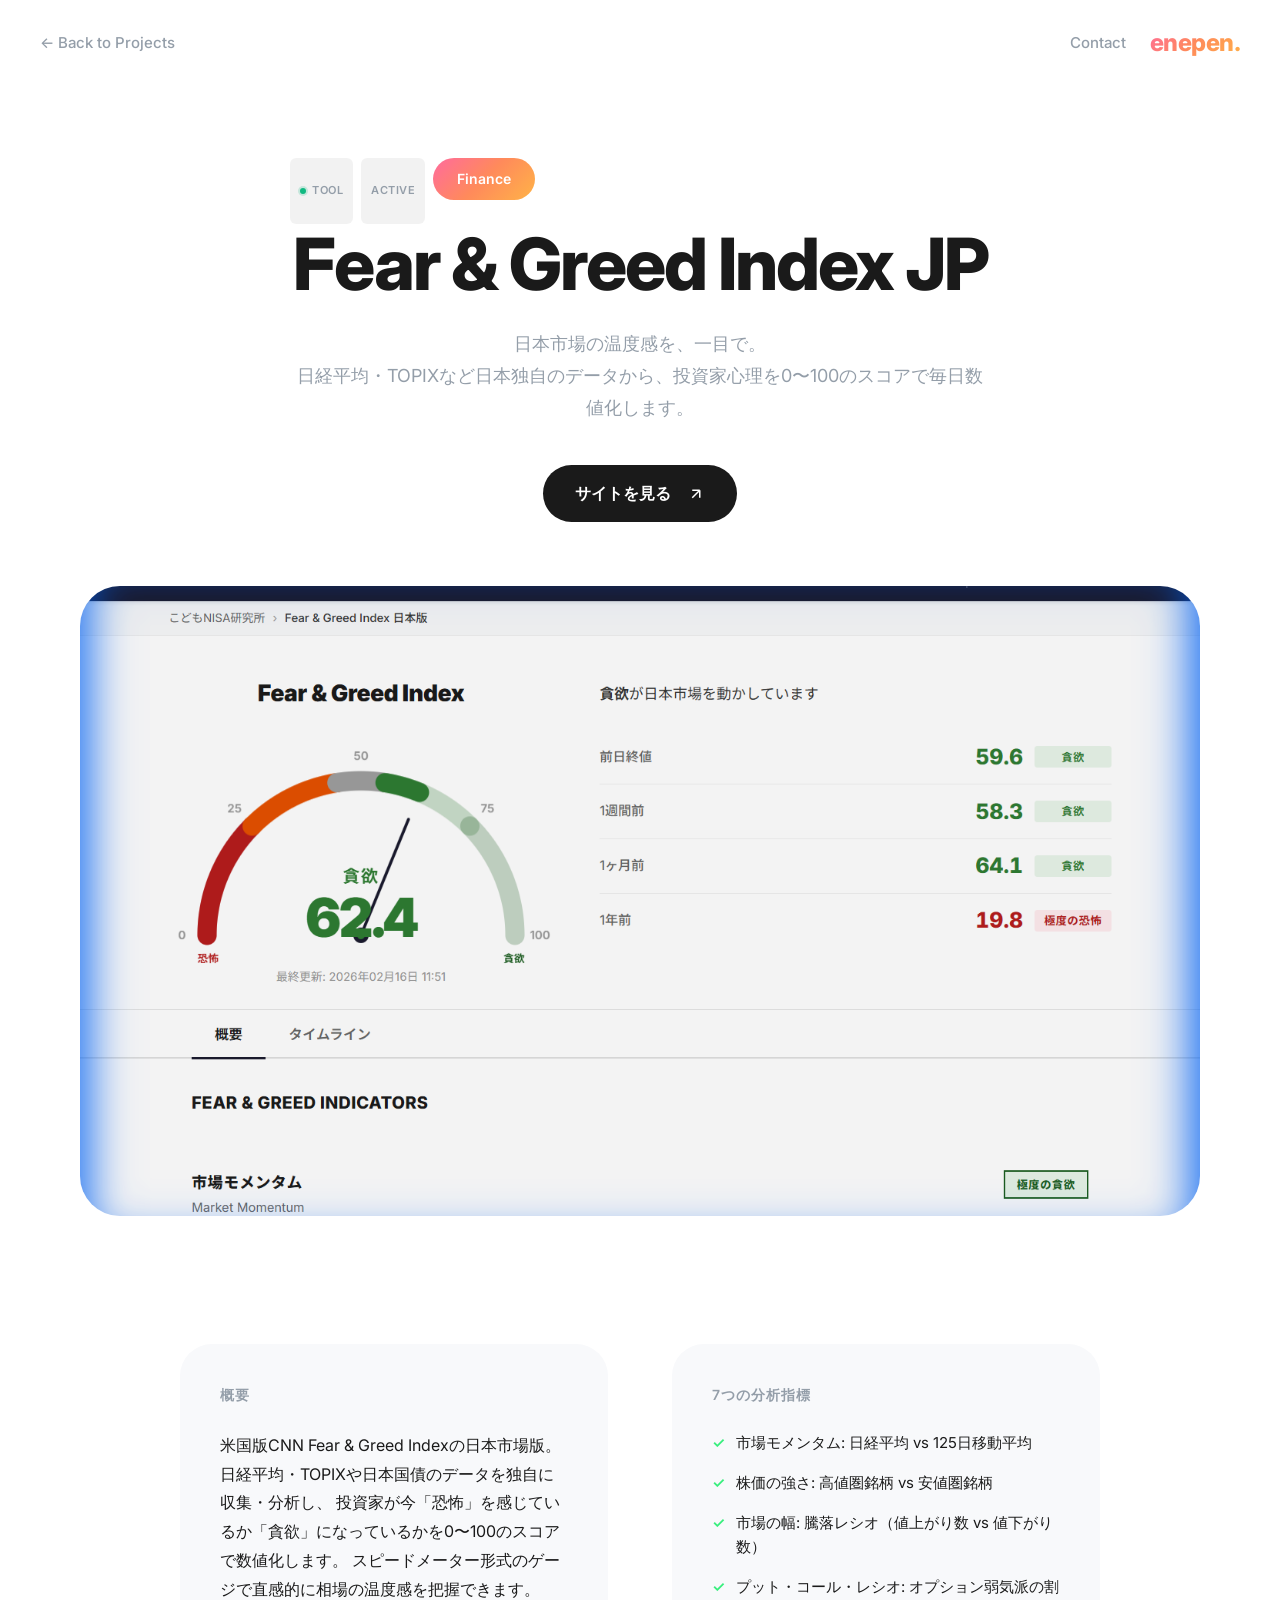
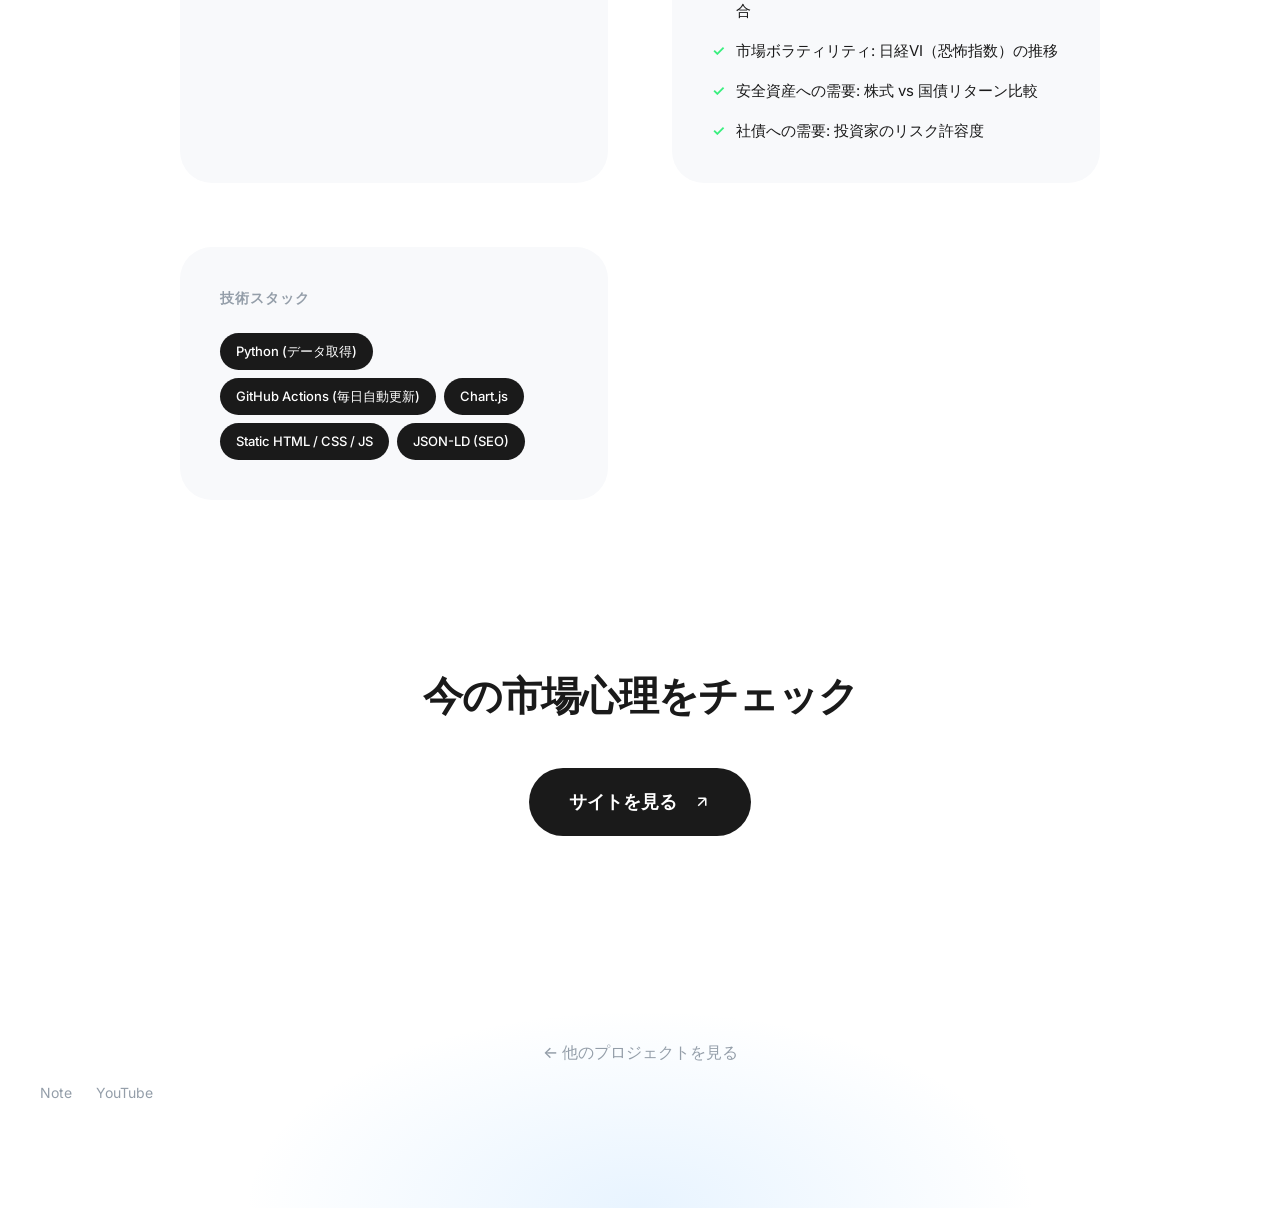
==== projects/fear-greed.html @ 0e3804e5 "Add Fear & Greed Index JP card and detail page" ====
<!DOCTYPE html>
<html lang="ja">

<head>
    <meta charset="UTF-8">
    <meta name="viewport" content="width=device-width, initial-scale=1.0">
    <title>Fear & Greed Index JP - enepen</title>
    <meta name="description" content="日本市場専用のFear & Greed Index。7つの指標から投資家心理を0〜100のスコアで数値化し、毎日自動更新。">
    <meta property="og:title" content="Fear & Greed Index JP - enepen">
    <meta property="og:description" content="日本市場専用のFear & Greed Index。7つの指標から投資家心理を数値化。">
    <meta property="og:type" content="website">
    <link rel="preconnect" href="https://fonts.googleapis.com">
    <link rel="preconnect" href="https://fonts.gstatic.com" crossorigin>
    <link
        href="https://fonts.googleapis.com/css2?family=Inter:wght@300;400;500;600;700;800&family=Noto+Sans+JP:wght@300;400;500;700&display=swap"
        rel="stylesheet">
    <link rel="stylesheet" href="../styles.css">
    <link rel="icon" type="image/svg+xml" href="../favicon.svg">
</head>

<body>
    <header class="header">
        <nav class="nav">
            <div class="nav-left">
                <a href="../index.html" class="nav-link">← Back to Projects</a>
            </div>
            <div class="nav-right">
                <a href="../index.html#contact" class="nav-link">Contact</a>
                <a href="../index.html" class="logo">enepen.</a>
            </div>
        </nav>
    </header>

    <section class="project-hero">
        <div class="project-hero-content">
            <div class="meta-badges">
                <span class="meta-badge status-active"><span class="status-dot"></span>Tool</span>
                <span class="meta-badge">Active</span>
                <span class="project-category-tag">Finance</span>
            </div>
            <h1 class="project-main-title">Fear & Greed Index JP</h1>
            <p class="project-main-desc">
                日本市場の温度感を、一目で。<br>
                日経平均・TOPIXなど日本独自のデータから、投資家心理を0〜100のスコアで毎日数値化します。
            </p>
            <a href="https://www.kodomo-nisa.jp/fear-greed" target="_blank" rel="noopener noreferrer"
                class="demo-button">
                サイトを見る
                <svg class="arrow-icon" viewBox="0 0 24 24" fill="none" stroke="currentColor" stroke-width="2">
                    <path d="M7 17L17 7M17 7H7M17 7V17" />
                </svg>
            </a>
        </div>
    </section>

    <section class="project-visual">
        <div class="project-mockup">
            <img src="../assets/screenshot-fear-greed.png" alt="Fear & Greed Index JP" class="detail-thumb">
        </div>
    </section>

    <section class="project-details">
        <div class="details-grid">
            <div class="details-section">
                <h2 class="details-title">概要</h2>
                <p class="details-text">
                    米国版CNN Fear & Greed Indexの日本市場版。日経平均・TOPIXや日本国債のデータを独自に収集・分析し、
                    投資家が今「恐怖」を感じているか「貪欲」になっているかを0〜100のスコアで数値化します。
                    スピードメーター形式のゲージで直感的に相場の温度感を把握できます。
                </p>
            </div>
            <div class="details-section">
                <h2 class="details-title">7つの分析指標</h2>
                <ul class="feature-list">
                    <li>市場モメンタム: 日経平均 vs 125日移動平均</li>
                    <li>株価の強さ: 高値圏銘柄 vs 安値圏銘柄</li>
                    <li>市場の幅: 騰落レシオ（値上がり数 vs 値下がり数）</li>
                    <li>プット・コール・レシオ: オプション弱気派の割合</li>
                    <li>市場ボラティリティ: 日経VI（恐怖指数）の推移</li>
                    <li>安全資産への需要: 株式 vs 国債リターン比較</li>
                    <li>社債への需要: 投資家のリスク許容度</li>
                </ul>
            </div>
            <div class="details-section">
                <h2 class="details-title">技術スタック</h2>
                <div class="tech-tags">
                    <span class="tech-tag">Python (データ取得)</span>
                    <span class="tech-tag">GitHub Actions (毎日自動更新)</span>
                    <span class="tech-tag">Chart.js</span>
                    <span class="tech-tag">Static HTML / CSS / JS</span>
                    <span class="tech-tag">JSON-LD (SEO)</span>
                </div>
            </div>
        </div>
    </section>

    <section class="project-cta">
        <h2 class="cta-title">今の市場心理をチェック</h2>
        <div class="cta-buttons">
            <a href="https://www.kodomo-nisa.jp/fear-greed" target="_blank" rel="noopener noreferrer"
                class="demo-button large">
                サイトを見る
                <svg class="arrow-icon" viewBox="0 0 24 24" fill="none" stroke="currentColor" stroke-width="2">
                    <path d="M7 17L17 7M17 7H7M17 7V17" />
                </svg>
            </a>
        </div>
    </section>

    <footer class="footer project-footer">
        <div class="footer-content">
            <a href="../index.html" class="back-link">← 他のプロジェクトを見る</a>
            <div class="social-links" style="margin-top: 1rem;">
                <a href="https://note.com/enepen" target="_blank" rel="noopener noreferrer" class="social-link">Note</a>
                <a href="https://www.youtube.com/@ENEPENChan" target="_blank" rel="noopener noreferrer"
                    class="social-link">YouTube</a>
            </div>
        </div>
        <div class="footer-glow"></div>
    </footer>

    <script src="../script.js"></script>
</body>

</html>
---- styles.css ----
/* ===========================
   CSS Variables & Reset
   =========================== */
:root {
    /* Colors */
    --bg-primary: #FFFFFF;
    --bg-secondary: #F8F9FB;
    --text-primary: #1A1A1A;
    --text-secondary: #949EA9;
    --text-muted: #C4CBD5;
    --accent-gradient: linear-gradient(135deg, #FF6B9D 0%, #FF8A5B 50%, #FFB347 100%);
    --glow-blue: rgba(100, 180, 255, 0.15);
    --glow-purple: rgba(180, 120, 255, 0.1);

    /* Typography */
    --font-family: 'Inter', -apple-system, BlinkMacSystemFont, 'Segoe UI', sans-serif;

    /* Spacing */
    --spacing-xs: 8px;
    --spacing-sm: 16px;
    --spacing-md: 24px;
    --spacing-lg: 40px;
    --spacing-xl: 64px;
    --spacing-2xl: 100px;

    /* Border Radius */
    --radius-sm: 12px;
    --radius-md: 20px;
    --radius-lg: 32px;
    --radius-xl: 40px;
    --radius-pill: 100px;

    /* Transitions */
    --transition-fast: 0.2s ease;
    --transition-normal: 0.3s ease;
    --transition-slow: 0.5s ease;
}

/* Reset */
*,
*::before,
*::after {
    margin: 0;
    padding: 0;
    box-sizing: border-box;
}

html {
    scroll-behavior: smooth;
}

body {
    font-family: var(--font-family);
    background-color: var(--bg-primary);
    color: var(--text-primary);
    line-height: 1.6;
    overflow-x: hidden;
    position: relative;
}

a {
    text-decoration: none;
    color: inherit;
    transition: color var(--transition-fast);
}

button {
    font-family: inherit;
    cursor: pointer;
    border: none;
    background: none;
}

/* ===========================
   Ambient Glow Effects
   =========================== */
.glow {
    position: fixed;
    width: 600px;
    height: 600px;
    border-radius: 50%;
    pointer-events: none;
    z-index: 0;
    filter: blur(120px);
}

.glow-top-left {
    top: -200px;
    left: -200px;
    background: var(--glow-blue);
}

.glow-top-right {
    top: 100px;
    right: -300px;
    background: var(--glow-purple);
}

.glow-bottom-left {
    bottom: 200px;
    left: -200px;
    background: rgba(120, 200, 255, 0.1);
}

/* ===========================
   Header & Navigation
   =========================== */
.header {
    position: fixed;
    top: 0;
    left: 0;
    right: 0;
    z-index: 1000;
    padding: var(--spacing-md) var(--spacing-lg);
    background: rgba(255, 255, 255, 0.8);
    backdrop-filter: blur(20px);
    -webkit-backdrop-filter: blur(20px);
}

.nav {
    display: flex;
    justify-content: space-between;
    align-items: center;
    max-width: 1400px;
    margin: 0 auto;
}

.nav-left,
.nav-right {
    display: flex;
    align-items: center;
    gap: var(--spacing-md);
}

.nav-link {
    font-size: 15px;
    font-weight: 500;
    color: var(--text-secondary);
    transition: color var(--transition-fast);
}

.nav-link:hover {
    color: var(--text-primary);
}

.logo {
    font-size: 24px;
    font-weight: 800;
    background: var(--accent-gradient);
    -webkit-background-clip: text;
    -webkit-text-fill-color: transparent;
    background-clip: text;
    letter-spacing: -0.5px;
}

/* ===========================
   Hero Section
   =========================== */
.hero {
    min-height: 100vh;
    display: flex;
    align-items: center;
    justify-content: space-between;
    padding: var(--spacing-2xl) var(--spacing-lg);
    max-width: 1400px;
    margin: 0 auto;
    position: relative;
    z-index: 1;
}

.hero-content {
    flex: 1;
    max-width: 600px;
}

.hero-title {
    font-size: clamp(48px, 8vw, 96px);
    font-weight: 800;
    line-height: 1.05;
    letter-spacing: -3px;
    margin-bottom: var(--spacing-md);
}

.hero-subtitle {
    font-size: 18px;
    color: var(--text-secondary);
    max-width: 400px;
    line-height: 1.6;
}

/* Card Stack */
.card-stack {
    position: relative;
    width: 400px;
    height: 500px;
    perspective: 1000px;
}

.stack-card {
    position: absolute;
    width: 100%;
    height: 400px;
    background: var(--bg-secondary);
    border-radius: var(--radius-xl);
    padding: var(--spacing-md);
    box-shadow: 0 20px 60px rgba(0, 0, 0, 0.1);
    transition: transform var(--transition-slow), box-shadow var(--transition-normal);
    overflow: hidden;
}

.card-1 {
    z-index: 3;
    transform: translateY(0) rotate(0deg);
    background: linear-gradient(135deg, #1a1a2e 0%, #16213e 100%);
}

.card-2 {
    z-index: 2;
    transform: translateY(20px) translateX(10px) rotate(3deg);
    background: linear-gradient(135deg, #2d4a3e 0%, #1d3a2e 100%);
}

.card-3 {
    z-index: 1;
    transform: translateY(40px) translateX(20px) rotate(6deg);
    background: linear-gradient(135deg, #4a2d3e 0%, #3a1d2e 100%);
}

.card-stack:hover .card-1 {
    transform: translateY(-10px) rotate(-2deg);
}

.card-stack:hover .card-2 {
    transform: translateY(10px) translateX(20px) rotate(5deg);
}

.card-stack:hover .card-3 {
    transform: translateY(30px) translateX(40px) rotate(10deg);
}

.card-tag {
    display: inline-block;
    background: rgba(255, 255, 255, 0.15);
    color: white;
    padding: 8px 16px;
    border-radius: var(--radius-pill);
    font-size: 13px;
    font-weight: 500;
    backdrop-filter: blur(10px);
}

.card-preview {
    width: 100%;
    height: 280px;
    margin-top: var(--spacing-sm);
    background: rgba(255, 255, 255, 0.1);
    border-radius: var(--radius-lg);
    display: flex;
    align-items: center;
    justify-content: center;
}

.card-preview::after {
    content: '';
    width: 60%;
    height: 70%;
    background: rgba(255, 255, 255, 0.08);
    border-radius: var(--radius-md);
}

/* ===========================
   Work Section
   =========================== */
.work {
    padding: var(--spacing-2xl) var(--spacing-lg);
    max-width: 1400px;
    margin: 0 auto;
    position: relative;
    z-index: 1;
}

.work-header {
    display: flex;
    justify-content: space-between;
    align-items: flex-start;
    margin-bottom: var(--spacing-xl);
    flex-wrap: wrap;
    gap: var(--spacing-md);
}

.section-title {
    font-size: clamp(48px, 6vw, 80px);
    font-weight: 800;
    letter-spacing: -2px;
}

.filters {
    display: flex;
    gap: var(--spacing-xs);
    flex-wrap: wrap;
}

.filter-btn {
    padding: 10px 20px;
    border-radius: var(--radius-pill);
    font-size: 14px;
    font-weight: 500;
    color: var(--text-secondary);
    transition: all var(--transition-fast);
    background: transparent;
}

.filter-btn:hover {
    color: var(--text-primary);
}

.filter-btn.active {
    background: var(--text-primary);
    color: white;
}

/* Projects Grid */
.projects-grid {
    display: grid;
    grid-template-columns: repeat(auto-fill, minmax(380px, 1fr));
    gap: var(--spacing-lg);
}

.project-card {
    border-radius: var(--radius-xl);
    overflow: hidden;
    transition: transform var(--transition-normal), box-shadow var(--transition-normal);
    cursor: pointer;
    opacity: 1;
    transform: translateY(0);
    animation: fadeInUp 0.6s ease forwards;
}

.project-card.hidden {
    display: none;
}

.project-card:hover {
    transform: translateY(-8px);
    box-shadow: 0 30px 80px rgba(0, 0, 0, 0.12);
}

/* Metadata Badges */
.meta-badges {
    display: flex;
    gap: 8px;
    margin-top: 8px;
    flex-wrap: wrap;
}

.meta-badge {
    display: inline-flex;
    align-items: center;
    gap: 6px;
    padding: 4px 10px;
    border-radius: 6px;
    font-size: 11px;
    font-weight: 600;
    text-transform: uppercase;
    letter-spacing: 0.5px;
    background: rgba(0, 0, 0, 0.05);
    color: var(--text-secondary);
}

.meta-badge.status-active .status-dot {
    background-color: #10b981;
    box-shadow: 0 0 0 2px rgba(16, 185, 129, 0.2);
}

.meta-badge.status-beta .status-dot {
    background-color: #f59e0b;
    box-shadow: 0 0 0 2px rgba(245, 158, 11, 0.2);
}

.meta-badge.status-archive .status-dot {
    background-color: #9ca3af;
}

.status-dot {
    width: 6px;
    height: 6px;
    border-radius: 50%;
}

.project-image {
    height: 220px;
    position: relative;
    display: flex;
    flex-direction: column;
    justify-content: space-between;
    padding: var(--spacing-md);
}

.project-image-energy {
    background: linear-gradient(135deg, #FF6B9D 0%, #FF8A5B 100%);
}

.project-image-finance {
    background: linear-gradient(135deg, #11998e 0%, #38ef7d 100%);
}

.project-image-viz {
    background: linear-gradient(135deg, #4facfe 0%, #00f2fe 100%);
}

/* Project Thumbnail Images */
.project-thumb {
    position: absolute;
    top: 0;
    left: 0;
    width: 100%;
    height: 100%;
    object-fit: cover;
    opacity: 1;
    transition: transform 0.6s cubic-bezier(0.16, 1, 0.3, 1);
}

.project-card:hover .project-thumb {
    transform: scale(1.05);
}

/* Detail Page Thumbnail */
.detail-thumb {
    width: 100%;
    height: 100%;
    object-fit: cover;
    border-radius: 12px;
    box-shadow: 0 20px 40px rgba(0, 0, 0, 0.2);
}

.project-tag {
    position: relative;
    /* Ensure tag stays on top of image */
    z-index: 2;
    align-self: flex-start;
    display: inline-block;
    background: rgba(255, 255, 255, 0.2);
    color: white;
    padding: 6px 14px;
    border-radius: var(--radius-pill);
    font-size: 12px;
    font-weight: 500;
    backdrop-filter: blur(10px);
}

.project-info {
    padding: var(--spacing-md);
    background: var(--bg-primary);
}

.project-title {
    font-size: 20px;
    font-weight: 700;
    margin-bottom: 4px;
}

.project-desc {
    font-size: 14px;
    color: var(--text-secondary);
}

/* ===========================
   Footer
   =========================== */
.footer {
    padding: var(--spacing-2xl) var(--spacing-lg);
    position: relative;
    overflow: hidden;
}

.footer-content {
    max-width: 1400px;
    margin: 0 auto;
    text-align: center;
    position: relative;
    z-index: 1;
    padding: var(--spacing-2xl) 0;
}

.footer-title {
    font-size: clamp(48px, 8vw, 100px);
    font-weight: 800;
    letter-spacing: -3px;
    margin-bottom: var(--spacing-sm);
}

.footer-subtitle {
    font-size: 18px;
    color: var(--text-secondary);
    margin-bottom: var(--spacing-lg);
}

.cta-button {
    display: inline-flex;
    align-items: center;
    gap: var(--spacing-sm);
    background: var(--text-primary);
    color: white;
    padding: 16px 32px;
    border-radius: var(--radius-pill);
    font-size: 16px;
    font-weight: 600;
    transition: all var(--transition-normal);
}

.cta-button:hover {
    transform: scale(1.05);
    box-shadow: 0 20px 40px rgba(0, 0, 0, 0.2);
}

.arrow-icon {
    width: 20px;
    height: 20px;
    transition: transform var(--transition-fast);
}

.cta-button:hover .arrow-icon {
    transform: translateX(4px);
}

.footer-bottom {
    max-width: 1400px;
    margin: 0 auto;
    display: flex;
    justify-content: space-between;
    align-items: center;
    padding-top: var(--spacing-xl);
    border-top: 1px solid rgba(0, 0, 0, 0.05);
}

.social-links {
    display: flex;
    gap: var(--spacing-md);
}

.social-link {
    font-size: 14px;
    color: var(--text-secondary);
    transition: color var(--transition-fast);
}

.social-link:hover {
    color: var(--text-primary);
}

.back-to-top {
    display: flex;
    align-items: center;
    gap: var(--spacing-xs);
    font-size: 14px;
    color: var(--text-secondary);
    transition: color var(--transition-fast);
}

.back-to-top:hover {
    color: var(--text-primary);
}

.arrow-up {
    width: 16px;
    height: 16px;
}

.footer-glow {
    position: absolute;
    bottom: -200px;
    left: 50%;
    transform: translateX(-50%);
    width: 800px;
    height: 400px;
    background: radial-gradient(ellipse, var(--glow-blue) 0%, transparent 70%);
    pointer-events: none;
}

/* ===========================
   Animations
   =========================== */
@keyframes fadeInUp {
    from {
        opacity: 0;
        transform: translateY(30px);
    }

    to {
        opacity: 1;
        transform: translateY(0);
    }
}

.fade-in {
    opacity: 0;
    transform: translateY(30px);
    transition: opacity 0.6s ease, transform 0.6s ease;
}

.fade-in.visible {
    opacity: 1;
    transform: translateY(0);
}

/* ===========================
   Responsive Design
   =========================== */
/* タブレット (1024px以下): 2列 */
@media (max-width: 1024px) {
    .hero {
        flex-direction: column;
        text-align: center;
        padding-top: 150px;
    }

    .hero-content {
        margin-bottom: var(--spacing-xl);
    }

    .hero-subtitle {
        margin: 0 auto;
    }

    .card-stack {
        width: 320px;
        height: 420px;
    }

    .stack-card {
        height: 340px;
    }

    .projects-grid {
        grid-template-columns: repeat(2, 1fr);
    }

    .project-image {
        height: 180px;
    }
}

/* スマホ横向き (768px以下): 2列維持だがカード小さく */
@media (max-width: 768px) {
    .header {
        padding: var(--spacing-sm);
    }

    .nav-left {
        display: none;
    }

    .work-header {
        flex-direction: column;
        align-items: flex-start;
    }

    .filters {
        width: 100%;
        overflow-x: auto;
        padding-bottom: var(--spacing-sm);
        -webkit-overflow-scrolling: touch;
    }

    .filter-btn {
        white-space: nowrap;
    }

    .footer-bottom {
        flex-direction: column;
        gap: var(--spacing-md);
        text-align: center;
    }

    .projects-grid {
        grid-template-columns: repeat(2, 1fr);
        gap: var(--spacing-md);
    }

    .project-image {
        height: 150px;
    }

    .project-title {
        font-size: 16px;
    }

    .project-desc {
        font-size: 12px;
    }

    .card-stack {
        width: 280px;
        height: 380px;
    }

    .stack-card {
        height: 300px;
    }
}

/* スマホ縦向き (480px以下): 1列 */
@media (max-width: 480px) {
    .hero-title {
        letter-spacing: -1px;
    }

    .section-title {
        letter-spacing: -1px;
    }

    .footer-title {
        letter-spacing: -1px;
    }

    .projects-grid {
        grid-template-columns: 1fr;
    }

    .project-image {
        height: 200px;
    }

    .project-title {
        font-size: 18px;
    }

    .project-desc {
        font-size: 14px;
    }

    .project-info {
        padding: var(--spacing-sm);
    }
}

/* ===========================
   Project Detail Page Styles
   =========================== */
.project-hero {
    min-height: 60vh;
    display: flex;
    align-items: center;
    justify-content: center;
    padding: 150px var(--spacing-lg) var(--spacing-xl);
    max-width: 1000px;
    margin: 0 auto;
    text-align: center;
}

.project-hero-content {
    max-width: 700px;
}

.project-category-tag {
    display: inline-block;
    background: var(--accent-gradient);
    color: white;
    padding: 10px 24px;
    border-radius: var(--radius-pill);
    font-size: 14px;
    font-weight: 600;
    margin-bottom: var(--spacing-md);
}

.project-main-title {
    font-size: clamp(40px, 6vw, 72px);
    font-weight: 800;
    line-height: 1.1;
    letter-spacing: -2px;
    margin-bottom: var(--spacing-md);
}

.project-main-desc {
    font-size: 18px;
    color: var(--text-secondary);
    line-height: 1.8;
    margin-bottom: var(--spacing-lg);
}

.demo-button {
    display: inline-flex;
    align-items: center;
    gap: var(--spacing-sm);
    background: var(--text-primary);
    color: white;
    padding: 16px 32px;
    border-radius: var(--radius-pill);
    font-size: 16px;
    font-weight: 600;
    transition: all var(--transition-normal);
}

.demo-button:hover {
    transform: scale(1.05);
    box-shadow: 0 20px 40px rgba(0, 0, 0, 0.2);
}

.demo-button .arrow-icon {
    width: 18px;
    height: 18px;
}

.demo-button:hover .arrow-icon {
    transform: translate(3px, -3px);
}

/* Project Visual */
.project-visual {
    padding: 0 var(--spacing-lg) var(--spacing-xl);
    max-width: 1200px;
    margin: 0 auto;
}

.project-mockup {
    background: var(--bg-secondary);
    border-radius: var(--radius-xl);
    overflow: hidden;
    aspect-ratio: 16 / 9;
}

.mockup-placeholder {
    width: 100%;
    height: 100%;
    display: flex;
    align-items: center;
    justify-content: center;
    color: var(--text-muted);
    font-size: 18px;
    background: linear-gradient(135deg, #667eea 0%, #764ba2 100%);
    color: rgba(255, 255, 255, 0.5);
}

/* Project Details */
.project-details {
    padding: var(--spacing-xl) var(--spacing-lg);
    max-width: 1000px;
    margin: 0 auto;
}

.details-grid {
    display: grid;
    grid-template-columns: repeat(auto-fit, minmax(280px, 1fr));
    gap: var(--spacing-xl);
}

.details-section {
    padding: var(--spacing-lg);
    background: var(--bg-secondary);
    border-radius: var(--radius-lg);
}

.details-title {
    font-size: 14px;
    font-weight: 600;
    text-transform: uppercase;
    letter-spacing: 1px;
    color: var(--text-secondary);
    margin-bottom: var(--spacing-md);
}

.details-text {
    font-size: 16px;
    line-height: 1.8;
    color: var(--text-primary);
}

.feature-list {
    list-style: none;
    display: flex;
    flex-direction: column;
    gap: var(--spacing-sm);
}

.feature-list li {
    font-size: 15px;
    color: var(--text-primary);
    padding-left: 24px;
    position: relative;
}

.feature-list li::before {
    content: '✓';
    position: absolute;
    left: 0;
    color: #38ef7d;
    font-weight: 600;
}

.tech-tags {
    display: flex;
    flex-wrap: wrap;
    gap: var(--spacing-xs);
}

.tech-tag {
    display: inline-block;
    background: var(--text-primary);
    color: white;
    padding: 8px 16px;
    border-radius: var(--radius-pill);
    font-size: 13px;
    font-weight: 500;
}

/* Project CTA */
.project-cta {
    padding: var(--spacing-2xl) var(--spacing-lg);
    max-width: 1000px;
    margin: 0 auto;
    text-align: center;
}

.cta-title {
    font-size: clamp(28px, 4vw, 40px);
    font-weight: 800;
    letter-spacing: -1px;
    margin-bottom: var(--spacing-lg);
}

.cta-buttons {
    display: flex;
    justify-content: center;
    gap: var(--spacing-md);
    flex-wrap: wrap;
}

.demo-button.large {
    padding: 20px 40px;
    font-size: 18px;
}

.github-button {
    display: inline-flex;
    align-items: center;
    gap: var(--spacing-sm);
    background: transparent;
    color: var(--text-primary);
    padding: 20px 40px;
    border-radius: var(--radius-pill);
    font-size: 18px;
    font-weight: 600;
    border: 2px solid var(--text-primary);
    transition: all var(--transition-normal);
}

.github-button:hover {
    background: var(--text-primary);
    color: white;
}

.github-button .arrow-icon {
    width: 18px;
    height: 18px;
}

/* Project Footer */
.project-footer {
    padding: var(--spacing-xl) var(--spacing-lg);
}

.project-footer .footer-content {
    padding: var(--spacing-lg) 0;
}

.back-link {
    font-size: 16px;
    font-weight: 500;
    color: var(--text-secondary);
    transition: color var(--transition-fast);
}

.back-link:hover {
    color: var(--text-primary);
}

/* Responsive for Detail Page */
@media (max-width: 768px) {
    .project-hero {
        padding-top: 120px;
    }

    .cta-buttons {
        flex-direction: column;
        align-items: center;
    }

    .demo-button.large,
    .github-button {
        width: 100%;
        max-width: 300px;
        justify-content: center;
    }
}

/* ===========================
   Loading Animation
   =========================== */
.loader-overlay {
    position: fixed;
    top: 0;
    left: 0;
    width: 100%;
    height: 100vh;
    background: var(--bg-primary);
    display: flex;
    justify-content: center;
    align-items: center;
    z-index: 9999;
    transition: opacity 0.6s ease, visibility 0.6s ease;
}

.loader.logo-text {
    font-size: 48px;
    font-weight: 800;
    background: var(--accent-gradient);
    -webkit-background-clip: text;
    -webkit-text-fill-color: transparent;
    background-clip: text;
    letter-spacing: -1px;
    animation: pulse-glow 2s infinite ease-in-out;
}

@keyframes pulse-glow {
    0% {
        opacity: 0.6;
        filter: blur(2px);
        transform: scale(0.95);
    }

    50% {
        opacity: 1;
        filter: blur(0px);
        transform: scale(1.05);
    }

    100% {
        opacity: 0.6;
        filter: blur(2px);
        transform: scale(0.95);
    }
}

.loader-overlay.hidden {
    opacity: 0;
    visibility: hidden;
    pointer-events: none;
}
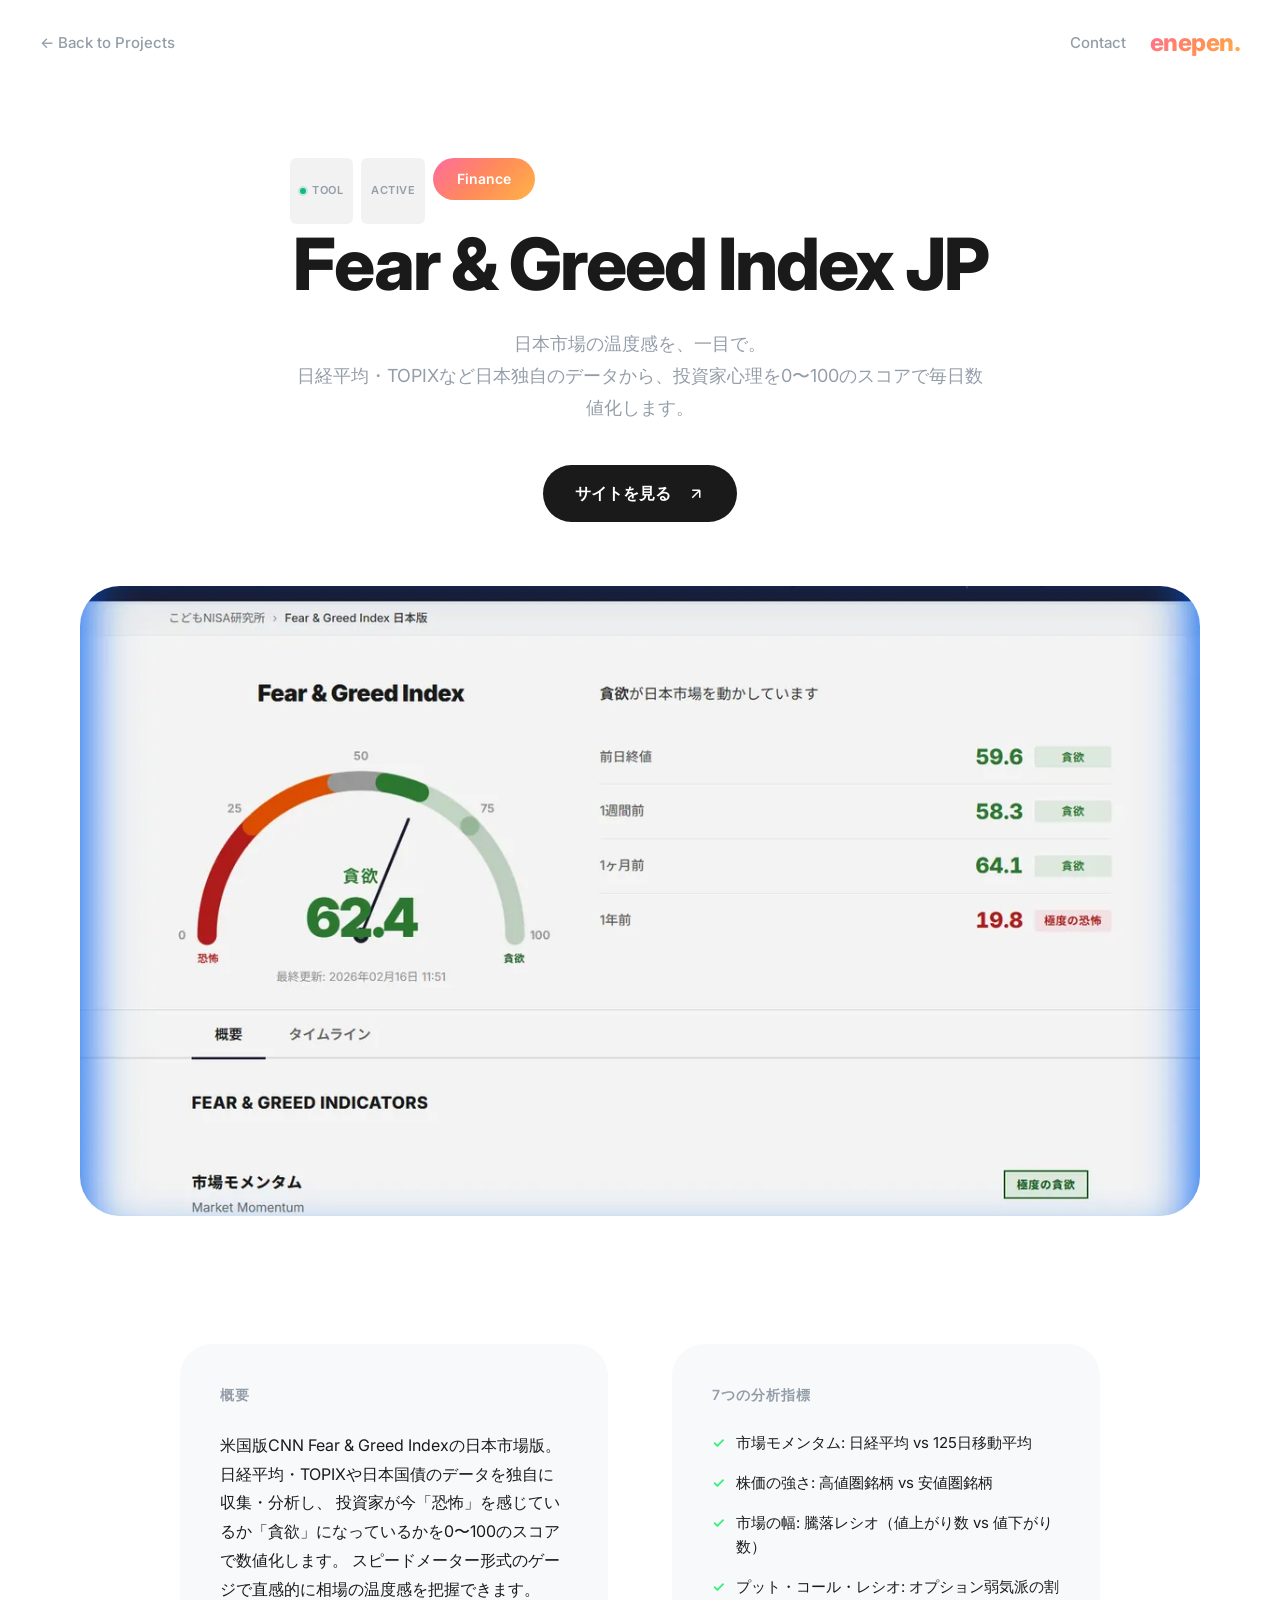
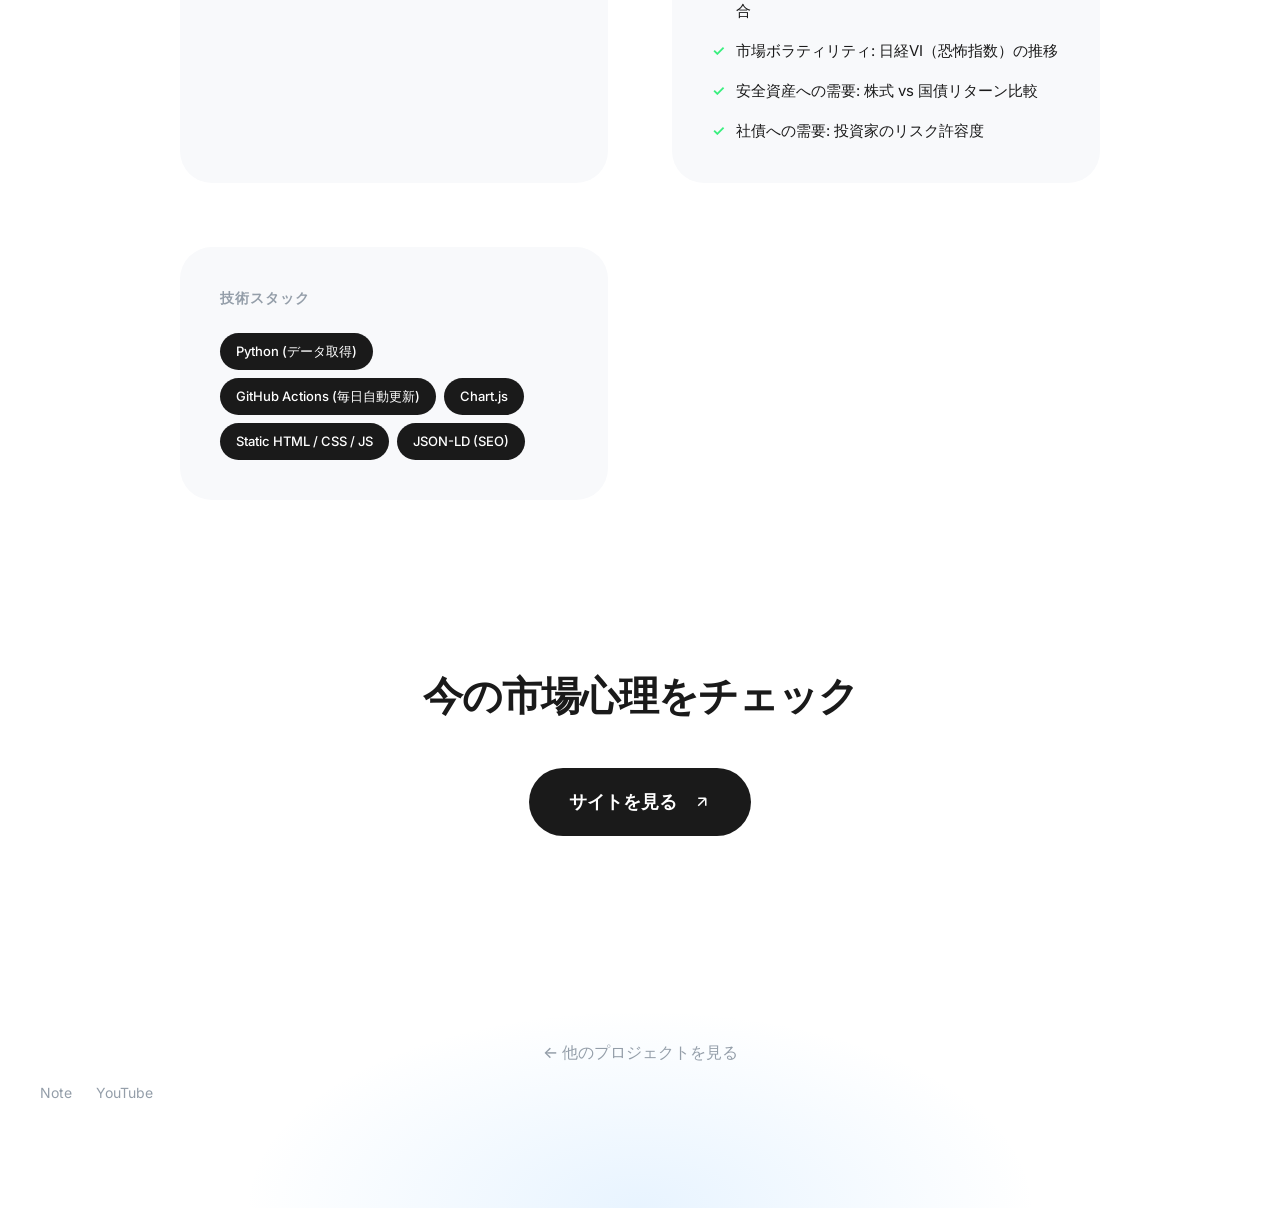
==== commit e1a4bc5c: "Improve page speed and SEO details - Serve screenshots as WebP with width/height and lazy loading - " ====
--- a/projects/fear-greed.html
+++ b/projects/fear-greed.html
@@ -4,11 +4,21 @@
 <head>
     <meta charset="UTF-8">
     <meta name="viewport" content="width=device-width, initial-scale=1.0">
-    <title>Fear & Greed Index JP - enepen</title>
-    <meta name="description" content="日本市場専用のFear & Greed Index。7つの指標から投資家心理を0〜100のスコアで数値化し、毎日自動更新。">
-    <meta property="og:title" content="Fear & Greed Index JP - enepen">
+    <title>Fear &amp; Greed Index JP｜日本株の恐怖と貪欲（強欲）指数（毎日更新） - enepen</title>
+    <meta name="description" content="日本市場専用のFear & Greed Index（恐怖と貪欲指数・強欲指数）。7つの指標から投資家心理を0〜100のスコアで数値化し、毎日自動更新。">
+    <meta property="og:title" content="Fear &amp; Greed Index JP｜日本株の恐怖と貪欲（強欲）指数（毎日更新） - enepen">
     <meta property="og:description" content="日本市場専用のFear & Greed Index。7つの指標から投資家心理を数値化。">
     <meta property="og:type" content="website">
+    <link rel="canonical" href="https://enepen.vercel.app/projects/fear-greed.html">
+    <meta property="og:url" content="https://enepen.vercel.app/projects/fear-greed.html">
+    <meta property="og:image" content="https://enepen.vercel.app/assets/screenshot-fear-greed.png">
+    <meta property="og:site_name" content="enepen">
+    <meta property="og:locale" content="ja_JP">
+    <meta name="twitter:card" content="summary_large_image">
+    <meta name="twitter:title" content="Fear &amp; Greed Index JP｜日本株の恐怖と貪欲（強欲）指数（毎日更新） - enepen">
+    <meta name="twitter:description" content="日本市場専用のFear &amp; Greed Index（恐怖と貪欲指数・強欲指数）。7つの指標から投資家心理を0〜100のスコアで数値化し、毎日自動更新。">
+    <meta name="twitter:image" content="https://enepen.vercel.app/assets/screenshot-fear-greed.png">
+    <script type="application/ld+json">{"@context": "https://schema.org", "@graph": [{"@type": "WebApplication", "name": "Fear & Greed Index JP", "description": "日本市場専用のFear & Greed Index（恐怖と貪欲指数・強欲指数）。7つの指標から投資家心理を0〜100のスコアで数値化し、毎日自動更新。", "url": "https://www.kodomo-nisa.jp/fear-greed", "applicationCategory": "FinanceApplication", "operatingSystem": "Web", "inLanguage": "ja", "image": "https://enepen.vercel.app/assets/screenshot-fear-greed.png", "offers": {"@type": "Offer", "price": "0", "priceCurrency": "JPY"}, "author": {"@type": "Person", "name": "enepen", "url": "https://enepen.vercel.app/"}}, {"@type": "BreadcrumbList", "itemListElement": [{"@type": "ListItem", "position": 1, "name": "enepen", "item": "https://enepen.vercel.app/"}, {"@type": "ListItem", "position": 2, "name": "Fear & Greed Index JP", "item": "https://enepen.vercel.app/projects/fear-greed.html"}]}]}</script>
     <link rel="preconnect" href="https://fonts.googleapis.com">
     <link rel="preconnect" href="https://fonts.gstatic.com" crossorigin>
     <link
@@ -16,6 +26,8 @@
         rel="stylesheet">
     <link rel="stylesheet" href="../styles.css">
     <link rel="icon" type="image/svg+xml" href="../favicon.svg">
+    <link rel="icon" type="image/png" sizes="32x32" href="../assets/favicon-32x32.png">
+    <link rel="apple-touch-icon" href="../assets/apple-touch-icon.png">
 </head>
 
 <body>
@@ -55,7 +67,7 @@
 
     <section class="project-visual">
         <div class="project-mockup">
-            <img src="../assets/screenshot-fear-greed.png" alt="Fear & Greed Index JP" class="detail-thumb">
+            <img width="1200" height="742" fetchpriority="high" decoding="async" src="../assets/screenshot-fear-greed.webp" alt="Fear & Greed Index JP（日本株版 恐怖と貪欲指数）のダッシュボード画面" class="detail-thumb">
         </div>
     </section>
 
--- a/styles.css
+++ b/styles.css
@@ -994,55 +994,37 @@
 }
 
 /* ===========================
-   Loading Animation
+   Hero Reveal Animation
    =========================== */
-.loader-overlay {
-    position: fixed;
-    top: 0;
-    left: 0;
-    width: 100%;
-    height: 100vh;
-    background: var(--bg-primary);
-    display: flex;
-    justify-content: center;
-    align-items: center;
-    z-index: 9999;
-    transition: opacity 0.6s ease, visibility 0.6s ease;
-}
-
-.loader.logo-text {
-    font-size: 48px;
-    font-weight: 800;
-    background: var(--accent-gradient);
-    -webkit-background-clip: text;
-    -webkit-text-fill-color: transparent;
-    background-clip: text;
-    letter-spacing: -1px;
-    animation: pulse-glow 2s infinite ease-in-out;
-}
-
-@keyframes pulse-glow {
-    0% {
-        opacity: 0.6;
-        filter: blur(2px);
-        transform: scale(0.95);
-    }
-
-    50% {
+/* The h1 is intentionally not animated so it paints immediately (LCP). */
+.hero-subtitle,
+.card-stack {
+    animation: hero-reveal 0.8s ease both;
+}
+
+.hero-subtitle {
+    animation-delay: 0.15s;
+}
+
+.card-stack {
+    animation-delay: 0.3s;
+}
+
+@keyframes hero-reveal {
+    from {
+        opacity: 0;
+        transform: translateY(30px);
+    }
+
+    to {
         opacity: 1;
-        filter: blur(0px);
-        transform: scale(1.05);
-    }
-
-    100% {
-        opacity: 0.6;
-        filter: blur(2px);
-        transform: scale(0.95);
-    }
-}
-
-.loader-overlay.hidden {
-    opacity: 0;
-    visibility: hidden;
-    pointer-events: none;
+        transform: translateY(0);
+    }
+}
+
+@media (prefers-reduced-motion: reduce) {
+    .hero-subtitle,
+    .card-stack {
+        animation: none;
+    }
 }
